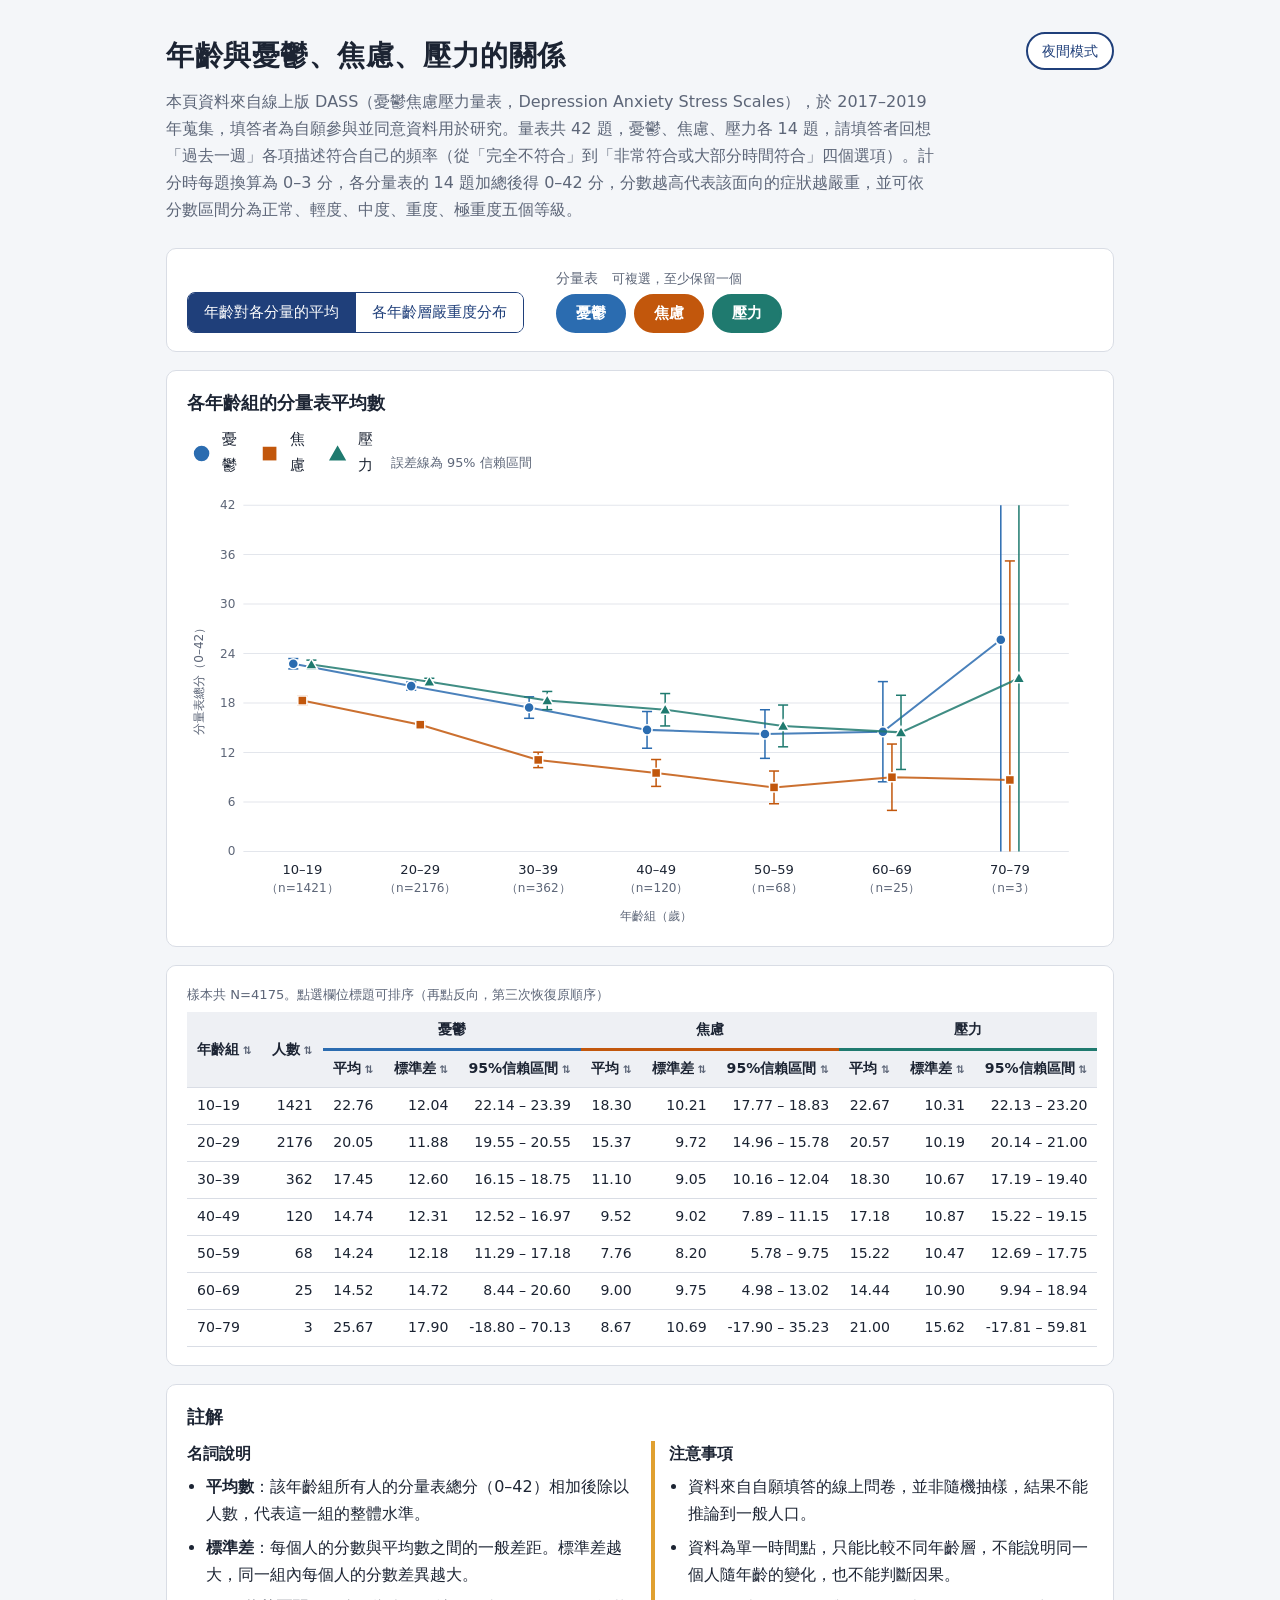
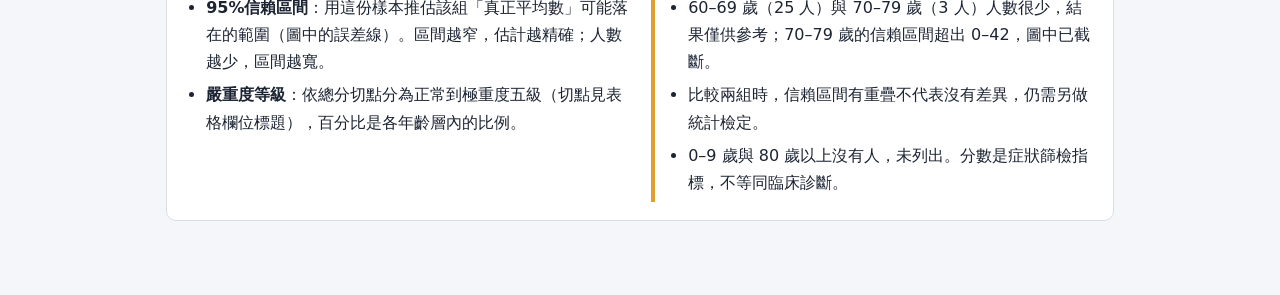
==== index.html @ 0fe46224 "Add files via upload" ====
<!DOCTYPE html>
<html lang="zh-Hant">
<head>
<meta charset="UTF-8">
<meta name="viewport" content="width=device-width, initial-scale=1">
<title>年齡與憂鬱、焦慮、壓力的關係</title>
<style>
:root{color-scheme:light;--ink:#1c2433;--mute:#5d6678;--line:#d9dde5;--bg:#f4f6f9;--card:#fff;--accent:#1f3f7a;--on:#fff;--grid:#e3e6ec;--th:#eef0f4;--tf:#f8f9fb;--gb:var(--gb);--tipbg:#1c2433;--tipfg:#fff}
:root[data-theme="dark"]{color-scheme:dark;--ink:#e6eaf2;--mute:#a0a9bb;--line:#364055;--bg:#0f141d;--card:#171d29;--accent:#8fb0dc;--on:#101521;--grid:#2a3345;--th:#202838;--tf:#1c2331;--gb:#46526a;--tipbg:#e6eaf2;--tipfg:#101521}
*{box-sizing:border-box}
body{margin:0;background:var(--bg);color:var(--ink);font-family:"Noto Sans TC","PingFang TC","Microsoft JhengHei",system-ui,sans-serif;line-height:1.7}
main{max-width:980px;margin:0 auto;padding:32px 16px 56px}
.top{display:flex;justify-content:space-between;align-items:flex-start;gap:16px}
h1{font-size:1.75rem;margin:0 0 8px;letter-spacing:.02em}
.lead{margin:0 0 24px;color:var(--mute);max-width:48em}
.card{background:var(--card);border:1px solid var(--line);border-radius:10px;padding:18px 20px;margin-bottom:18px}
.bar{display:flex;flex-wrap:wrap;gap:16px 32px;align-items:flex-end}
.seg{display:inline-flex;border:1px solid var(--accent);border-radius:8px;overflow:hidden}
.seg button{font:inherit;font-size:.95rem;padding:7px 16px;border:0;background:var(--card);color:var(--accent);cursor:pointer}
.seg button[aria-pressed="true"]{background:var(--accent);color:var(--on)}
.seg button+button{border-left:1px solid var(--accent)}
button:focus-visible{outline:3px solid #f2b134;outline-offset:2px}
.lg{font-size:.85rem;color:var(--mute);margin-bottom:4px}
.hint{font-size:.8rem;color:var(--mute)}
.tg{display:flex;gap:8px;flex-wrap:wrap}
.tb{font:inherit;font-size:.95rem;font-weight:600;padding:5px 18px;border-radius:999px;border:2px solid var(--c);background:var(--card);color:var(--c);cursor:pointer}
.tb[aria-pressed="true"]{background:var(--c);color:var(--on)}
#themeBtn{font:inherit;font-size:.9rem;padding:5px 14px;border-radius:999px;border:2px solid var(--accent);background:var(--card);color:var(--accent);cursor:pointer;white-space:nowrap}
#themeBtn[aria-pressed="true"]{background:var(--accent);color:var(--on)}
.chip{display:inline-flex;align-items:center;gap:6px;margin-right:16px;font-size:.95rem}
h2{font-size:1.1rem;margin:0 0 8px}
h3{font-size:.98rem;margin:0 0 6px}
svg{width:100%;height:auto;display:block}
svg text{font-family:inherit;fill:var(--ink)}
.ax{font-size:12px;fill:var(--mute)}
.grid{stroke:var(--grid)}
.hit{cursor:pointer}
.tbl{overflow-x:auto}
table{border-collapse:collapse;width:100%;font-size:.88rem;font-variant-numeric:tabular-nums}
caption{text-align:left;color:var(--mute);font-size:.82rem;padding-bottom:6px}
th,td{border-bottom:1px solid var(--line);padding:6px 10px;text-align:right;white-space:nowrap}
th{background:var(--th);font-weight:600}
th:first-child,td:first-child{text-align:left}
td small{color:var(--mute);margin-left:6px}
th small{color:var(--mute);font-weight:400;margin-left:6px}
tfoot td{font-weight:600;background:var(--tf)}
.sb{font:inherit;font-weight:600;color:inherit;background:none;border:0;padding:0;cursor:pointer}
.sb .ar{margin-left:4px;font-size:.75em;color:var(--mute)}
.cols{display:grid;grid-template-columns:repeat(auto-fit,minmax(300px,1fr));gap:22px}
.cols ul{margin:0;padding-left:1.2em}
.cols li{margin-bottom:6px}
.warn{border-left:4px solid #e0a030;padding-left:14px}
#tip{position:fixed;display:none;pointer-events:none;background:var(--tipbg);color:var(--tipfg);padding:6px 10px;border-radius:6px;font-size:13px;line-height:1.5;z-index:10;box-shadow:0 2px 8px rgba(0,0,0,.25)}
</style>
</head>
<body>
<main>
<header class="top">
  <h1>年齡與憂鬱、焦慮、壓力的關係</h1>
  <button type="button" id="themeBtn" aria-pressed="false">夜間模式</button>
</header>
<p class="lead">本頁資料來自線上版 DASS（憂鬱焦慮壓力量表，Depression Anxiety Stress Scales），於 2017–2019 年蒐集，填答者為自願參與並同意資料用於研究。量表共 42 題，憂鬱、焦慮、壓力各 14 題，請填答者回想「過去一週」各項描述符合自己的頻率（從「完全不符合」到「非常符合或大部分時間符合」四個選項）。計分時每題換算為 0–3 分，各分量表的 14 題加總後得 0–42 分，分數越高代表該面向的症狀越嚴重，並可依分數區間分為正常、輕度、中度、重度、極重度五個等級。</p>

<section class="card bar">
  <div class="seg" id="seg">
    <button data-c="mean" aria-pressed="true">年齡對各分量的平均</button>
    <button data-c="sev" aria-pressed="false">各年齡層嚴重度分布</button>
  </div>
  <div>
    <div class="lg">分量表　<span class="hint" id="hint"></span></div>
    <div class="tg" id="subs" role="group" aria-label="分量表"></div>
  </div>
</section>

<section class="card">
  <h2 id="ctitle"></h2>
  <div id="chart"></div>
</section>

<section class="card tbl" id="table"></section>

<section class="card notes">
  <h2>註解</h2>
  <div class="cols">
    <div>
      <h3>名詞說明</h3>
      <ul>
        <li><b>平均數</b>：該年齡組所有人的分量表總分（0–42）相加後除以人數，代表這一組的整體水準。</li>
        <li><b>標準差</b>：每個人的分數與平均數之間的一般差距。標準差越大，同一組內每個人的分數差異越大。</li>
        <li><b>95%信賴區間</b>：用這份樣本推估該組「真正平均數」可能落在的範圍（圖中的誤差線）。區間越窄，估計越精確；人數越少，區間越寬。</li>
        <li><b>嚴重度等級</b>：依總分切點分為正常到極重度五級（切點見表格欄位標題），百分比是各年齡層內的比例。</li>
      </ul>
    </div>
    <div class="warn">
      <h3>注意事項</h3>
      <ul>
        <li>資料來自自願填答的線上問卷，並非隨機抽樣，結果不能推論到一般人口。</li>
        <li>資料為單一時間點，只能比較不同年齡層，不能說明同一個人隨年齡的變化，也不能判斷因果。</li>
        <li>60–69 歲（25 人）與 70–79 歲（3 人）人數很少，結果僅供參考；70–79 歲的信賴區間超出 0–42，圖中已截斷。</li>
        <li>比較兩組時，信賴區間有重疊不代表沒有差異，仍需另做統計檢定。</li>
        <li>0–9 歲與 80 歲以上沒有人，未列出。分數是症狀篩檢指標，不等同臨床診斷。</li>
      </ul>
    </div>
  </div>
</section>
</main>
<div id="tip"></div>

<script>
const SUBS=[
 {k:'dep',name:'憂鬱',color:'#2b6cb0',shape:'c',cuts:['0–9','10–13','14–20','21–27','28+']},
 {k:'anx',name:'焦慮',color:'#c2570c',shape:'s',cuts:['0–7','8–9','10–14','15–19','20+']},
 {k:'str',name:'壓力',color:'#1f7a6f',shape:'t',cuts:['0–14','15–18','19–25','26–33','34+']}
];
const LV=['正常','輕度','中度','重度','極重度'];
const LVC=['#e3eaf5','#bdd0ea','#8fb0dc','#4f7fc0','#1f3f7a'];
const D=[
 {lo:10,n:1421,st:{dep:[22.76213934,12.03702045],anx:[18.30119634,10.20656679],str:[22.66502463,10.31082269]},lv:{dep:[252,105,260,247,557],anx:[248,86,235,219,633],str:[346,160,318,344,253]}},
 {lo:20,n:2176,st:{dep:[20.05009191,11.88178438],anx:[15.37178309,9.718905087],str:[20.57077206,10.18683173]},lv:{dep:[506,229,430,359,652],anx:[537,170,439,341,689],str:[675,276,521,434,270]}},
 {lo:30,n:362,st:{dep:[17.44751381,12.59968592],anx:[11.09944751,9.054225669],str:[18.29834254,10.67445484]},lv:{dep:[127,38,55,43,99],anx:[163,33,68,37,61],str:[149,56,55,64,38]}},
 {lo:40,n:120,st:{dep:[14.74166667,12.31484438],anx:[9.516666667,9.017241499],str:[17.18333333,10.87050078]},lv:{dep:[52,14,19,11,24],anx:[63,12,17,9,19],str:[54,17,18,16,15]}},
 {lo:50,n:68,st:{dep:[14.23529412,12.18405815],anx:[7.764705882,8.199231211],str:[15.22058824,10.46650035]},lv:{dep:[34,6,11,6,11],anx:[42,5,8,6,7],str:[39,7,11,6,5]}},
 {lo:60,n:25,st:{dep:[14.52,14.71994112],anx:[9,9.746794345],str:[14.44,10.89755324]},lv:{dep:[14,2,2,1,6],anx:[15,1,3,1,5],str:[14,4,3,2,2]}},
 {lo:70,n:3,st:{dep:[25.66666667,17.89785834],anx:[8.666666667,10.69267662],str:[21,15.62049935]},lv:{dep:[1,0,0,0,2],anx:[2,0,0,0,1],str:[1,0,0,2,0]}}
];
const T=[0,12.706,4.303,3.182,2.776,2.571,2.447,2.365,2.306,2.262,2.228,2.201,2.179,2.160,2.145,2.131,2.120,2.110,2.101,2.093,2.086,2.080,2.074,2.069,2.064,2.060,2.056,2.052,2.048,2.045,2.042];
const tc=df=>df<=30?T[df]:1.96+2.4/df;
const ci=(g,k)=>{const [m,sd]=g.st[k],h=tc(g.n-1)*sd/Math.sqrt(g.n);return [m-h,m+h]};
const lab=g=>`${g.lo}–${g.lo+9}`;
const f2=v=>v.toFixed(2);
const N=D.reduce((a,g)=>a+g.n,0);

let chart='mean',sel=new Set(['dep','anx','str']),one='dep';
const $=id=>document.getElementById(id);
const tip=$('tip');

function marker(shape,x,y,c){
  const st='style="stroke:var(--card)" stroke-width="1.5"';
  if(shape==='c')return `<circle cx="${x}" cy="${y}" r="5" fill="${c}" ${st}/>`;
  if(shape==='s')return `<rect x="${x-4.5}" y="${y-4.5}" width="9" height="9" fill="${c}" ${st}/>`;
  return `<polygon points="${x},${y-6} ${x+6},${y+4.5} ${x-6},${y+4.5}" fill="${c}" ${st}/>`;
}

function renderMean(){
  const W=900,H=440,m={l:56,r:24,t:20,b:76},pw=W-m.l-m.r,ph=H-m.t-m.b;
  const x=i=>m.l+pw*(i+.5)/D.length;
  const y=v=>m.t+ph*(1-Math.min(42,Math.max(0,v))/42);
  let s=`<svg viewBox="0 0 ${W} ${H}" role="img" aria-label="各年齡組分量表平均數折線圖">`;
  for(let v=0;v<=42;v+=6)s+=`<line x1="${m.l}" x2="${W-m.r}" y1="${y(v)}" y2="${y(v)}" class="grid"/><text class="ax" x="${m.l-8}" y="${y(v)+4}" text-anchor="end">${v}</text>`;
  s+=`<text class="ax" transform="rotate(-90)" x="${-(m.t+ph/2)}" y="16" text-anchor="middle">分量表總分（0–42）</text>`;
  D.forEach((g,i)=>{s+=`<text x="${x(i)}" y="${H-m.b+22}" text-anchor="middle" font-size="13">${lab(g)}</text><text x="${x(i)}" y="${H-m.b+40}" text-anchor="middle" font-size="12" class="ax">（n=${g.n}）</text>`});
  s+=`<text class="ax" x="${m.l+pw/2}" y="${H-8}" text-anchor="middle">年齡組（歲）</text>`;
  const act=SUBS.filter(b=>sel.has(b.k));
  act.forEach((b,j)=>{
    const off=(j-(act.length-1)/2)*9;
    const pts=D.map((g,i)=>`${x(i)+off},${y(g.st[b.k][0])}`).join(' ');
    s+=`<polyline points="${pts}" fill="none" stroke="${b.color}" stroke-width="2" opacity=".85"/>`;
    D.forEach((g,i)=>{
      const cx=x(i)+off,[lo,hi]=ci(g,b.k),mv=g.st[b.k][0];
      s+=`<line x1="${cx}" x2="${cx}" y1="${y(hi)}" y2="${y(lo)}" stroke="${b.color}" stroke-width="1.5"/>`;
      if(hi<=42)s+=`<line x1="${cx-5}" x2="${cx+5}" y1="${y(hi)}" y2="${y(hi)}" stroke="${b.color}" stroke-width="1.5"/>`;
      if(lo>=0)s+=`<line x1="${cx-5}" x2="${cx+5}" y1="${y(lo)}" y2="${y(lo)}" stroke="${b.color}" stroke-width="1.5"/>`;
      s+=marker(b.shape,cx,y(mv),b.color);
      s+=`<circle class="hit" data-a="${i},${b.k}" cx="${cx}" cy="${y(mv)}" r="13" fill="transparent" tabindex="0"/>`;
    });
  });
  s+='</svg>';
  const lg=act.map(b=>`<span class="chip" style="cursor:default"><svg viewBox="-8 -8 16 16" width="16" height="16" style="display:inline">${marker(b.shape,0,0,b.color)}</svg>${b.name}</span>`).join('');
  $('chart').innerHTML=`<div style="margin-bottom:6px">${lg}<span class="hint">誤差線為 95% 信賴區間</span></div>`+s;
}

function renderSev(){
  const b=SUBS.find(q=>q.k===one);
  const W=900,rowH=52,m={l:150,r:24,t:56,b:44},H=m.t+rowH*D.length+m.b,pw=W-m.l-m.r;
  const x=p=>m.l+pw*p/100;
  let s=`<svg viewBox="0 0 ${W} ${H}" role="img" aria-label="${b.name}嚴重度分布堆疊長條圖">`;
  LV.forEach((l,i)=>{const lx=m.l+i*140;s+=`<rect x="${lx}" y="12" width="13" height="13" fill="${LVC[i]}" stroke="#aab4c6" stroke-width=".5"/><text x="${lx+19}" y="23" font-size="12.5">${l} ${b.cuts[i]}</text>`});
  for(let p=0;p<=100;p+=20)s+=`<line x1="${x(p)}" x2="${x(p)}" y1="${m.t-6}" y2="${H-m.b+4}" class="grid"/><text class="ax" x="${x(p)}" y="${H-m.b+20}" text-anchor="middle">${p}%</text>`;
  D.forEach((g,i)=>{
    const yy=m.t+i*rowH+7,hh=rowH-14;
    s+=`<text x="${m.l-10}" y="${yy+hh/2+5}" text-anchor="end" font-size="13">${lab(g)}（n=${g.n}）</text>`;
    let acc=0;
    g.lv[b.k].forEach((c,li)=>{
      const p=c/g.n*100;
      if(c>0){
        s+=`<rect class="hit" data-b="${i},${li}" x="${x(acc)}" y="${yy}" width="${x(acc+p)-x(acc)}" height="${hh}" fill="${LVC[li]}" style="stroke:var(--card)" stroke-width="1" tabindex="0"/>`;
        if(x(acc+p)-x(acc)>=42)s+=`<text x="${(x(acc)+x(acc+p))/2}" y="${yy+hh/2+4}" text-anchor="middle" font-size="11.5" style="fill:${li>=3?'#fff':'#1c2433'};pointer-events:none">${p.toFixed(1)}%</text>`;
      }
      acc+=p;
    });
  });
  s+=`<text class="ax" x="${m.l+pw/2}" y="${H-6}" text-anchor="middle">占該年齡層人數的百分比</text></svg>`;
  $('chart').innerHTML=s;
}

let sort={key:null,dir:1};
const GB='style="border-left:1px solid var(--gb)"';
const thS=(key,label,extra='',title='')=>{
  const on=sort.key===key;
  return `<th ${extra} aria-sort="${on?(sort.dir>0?'ascending':'descending'):'none'}"><button type="button" class="sb" data-s="${key}"${title?` title="${title}"`:''}>${label}<span class="ar">${on?(sort.dir>0?'▲':'▼'):'⇅'}</span></button></th>`;
};
const sval=(g,key)=>{
  if(key==='lo')return g.lo;
  if(key==='n')return g.n;
  const [t,a,b]=key.split(':');
  if(t==='m')return g.st[a][0];
  if(t==='s')return g.st[a][1];
  if(t==='c')return ci(g,a)[0];
  return g.lv[a][+b]/g.n;
};
function sortedRows(){
  const r=D.slice();
  if(sort.key)r.sort((a,b)=>(sval(a,sort.key)-sval(b,sort.key))*sort.dir||a.lo-b.lo);
  return r;
}
function renderTable(){
  const cap=`<caption>樣本共 N=${N}。點選欄位標題可排序（再點反向，第三次恢復原順序）</caption>`;
  const grp=SUBS.map(b=>`<th colspan="${chart==='mean'?3:5}" style="text-align:center;border-bottom:3px solid ${b.color};border-left:1px solid var(--gb)">${b.name}</th>`).join('');
  let h;
  if(chart==='mean'){
    h=`<table>${cap}<thead><tr>${thS('lo','年齡組','rowspan="2"')}${thS('n','人數','rowspan="2"')}${grp}</tr><tr>${SUBS.map(b=>thS('m:'+b.k,'平均',GB)+thS('s:'+b.k,'標準差')+thS('c:'+b.k,'95%信賴區間','','依區間下限排序')).join('')}</tr></thead><tbody>`;
    sortedRows().forEach(g=>{h+=`<tr><td>${lab(g)}</td><td>${g.n}</td>`+SUBS.map(b=>{const [lo,hi]=ci(g,b.k);return `<td ${GB}>${f2(g.st[b.k][0])}</td><td>${f2(g.st[b.k][1])}</td><td>${f2(lo)} – ${f2(hi)}</td>`}).join('')+'</tr>'});
    h+='</tbody></table>';
  }else{
    h=`<table>${cap}<thead><tr>${thS('lo','年齡組','rowspan="2"')}${thS('n','人數','rowspan="2"')}${grp}</tr><tr>${SUBS.map(b=>LV.map((l,i)=>thS(`p:${b.k}:${i}`,`${l}<small>${b.cuts[i]}</small>`,i?'':GB,'依占該年齡層的百分比排序')).join('')).join('')}</tr></thead><tbody>`;
    sortedRows().forEach(g=>{h+=`<tr><td>${lab(g)}</td><td>${g.n}</td>`+SUBS.map(b=>g.lv[b.k].map((c,i)=>`<td ${i?'':GB}>${c}<small>${(c/g.n*100).toFixed(1)}%</small></td>`).join('')).join('')+'</tr>'});
    h+=`</tbody><tfoot><tr><td>合計</td><td>${N}</td>${SUBS.map(b=>LV.map((l,i)=>{const c=D.reduce((a,g)=>a+g.lv[b.k][i],0);return `<td ${i?'':GB}>${c}<small>${(c/N*100).toFixed(1)}%</small></td>`}).join('')).join('')}</tr></tfoot></table>`;
  }
  $('table').innerHTML=h;
}

function renderSubs(){
  $('hint').textContent=chart==='mean'?'可複選，至少保留一個':'一次選一個';
  $('subs').innerHTML=SUBS.map(b=>`<button type="button" class="tb" data-k="${b.k}" style="--c:${b.color}" aria-pressed="${chart==='mean'?sel.has(b.k):one===b.k}">${b.name}</button>`).join('');
}

function update(){
  document.querySelectorAll('#seg button').forEach(b=>b.setAttribute('aria-pressed',b.dataset.c===chart));
  const nm=SUBS.find(b=>b.k===one).name;
  $('ctitle').textContent=chart==='mean'?'各年齡組的分量表平均數':`各年齡層的${nm}嚴重度分布`;
  renderSubs();
  chart==='mean'?renderMean():renderSev();
  renderTable();
}

$('seg').addEventListener('click',e=>{
  const c=e.target.dataset.c;if(!c||c===chart)return;
  if(c==='sev')one=SUBS.find(b=>sel.has(b.k)).k;
  sort={key:null,dir:1};chart=c;update();
});
$('subs').addEventListener('click',e=>{
  const bt=e.target.closest('.tb');if(!bt)return;
  const k=bt.dataset.k;
  if(chart==='mean'){
    if(sel.has(k)){if(sel.size>1)sel.delete(k);else return}
    else sel.add(k);
  }else one=k;
  update();
  $('subs').querySelector('[data-k="'+k+'"]').focus();
});
$('table').addEventListener('click',e=>{
  const b=e.target.closest('.sb');if(!b)return;
  const k=b.dataset.s;
  if(sort.key!==k)sort={key:k,dir:1};
  else if(sort.dir===1)sort.dir=-1;
  else sort={key:null,dir:1};
  renderTable();
  const nb=$('table').querySelector('.sb[data-s="'+k+'"]');if(nb)nb.focus();
});

const PAL={light:{dep:'#2b6cb0',anx:'#c2570c',str:'#1f7a6f'},dark:{dep:'#6aa6e8',anx:'#f2994a',str:'#4cc2b1'}};
let theme='';
try{theme=localStorage.getItem('dass-theme')||''}catch(e){}
if(theme!=='light'&&theme!=='dark')theme=matchMedia('(prefers-color-scheme: dark)').matches?'dark':'light';
function applyTheme(t,re){
  theme=t;
  document.documentElement.dataset.theme=t;
  SUBS.forEach(b=>b.color=PAL[t][b.k]);
  $('themeBtn').setAttribute('aria-pressed',t==='dark');
  if(re)update();
}
$('themeBtn').addEventListener('click',()=>{
  const t=theme==='dark'?'light':'dark';
  try{localStorage.setItem('dass-theme',t)}catch(e){}
  applyTheme(t,true);
});
applyTheme(theme,false);

function showTip(html,x,y){
  tip.innerHTML=html;tip.style.display='block';
  const w=tip.offsetWidth,h=tip.offsetHeight;
  tip.style.left=Math.min(x+14,innerWidth-w-8)+'px';
  tip.style.top=(y-h-12<4?y+16:y-h-12)+'px';
}
function tipHtml(el){
  if(el.dataset.a){
    const [i,k]=el.dataset.a.split(','),g=D[+i],b=SUBS.find(q=>q.k===k);
    return `<b>${b.name}・${lab(g)} 歲</b><br>平均數 ${f2(g.st[k][0])}<br>標準差 ${f2(g.st[k][1])}`;
  }
  if(el.dataset.b){
    const [i,li]=el.dataset.b.split(',').map(Number),g=D[i],b=SUBS.find(q=>q.k===one),c=g.lv[b.k][li];
    return `<b>${b.name}・${lab(g)} 歲</b><br>${LV[li]}：${(c/g.n*100).toFixed(1)}%（${c} 人）`;
  }
  return null;
}
const ch=$('chart');
ch.addEventListener('mousemove',e=>{const el=e.target.closest('.hit');if(!el){tip.style.display='none';return}showTip(tipHtml(el),e.clientX,e.clientY)});
ch.addEventListener('mouseleave',()=>tip.style.display='none');
ch.addEventListener('focusin',e=>{const el=e.target.closest('.hit');if(!el)return;const r=el.getBoundingClientRect();showTip(tipHtml(el),r.left+r.width/2,r.top)});
ch.addEventListener('focusout',()=>tip.style.display='none');

update();
</script>
</body>
</html>
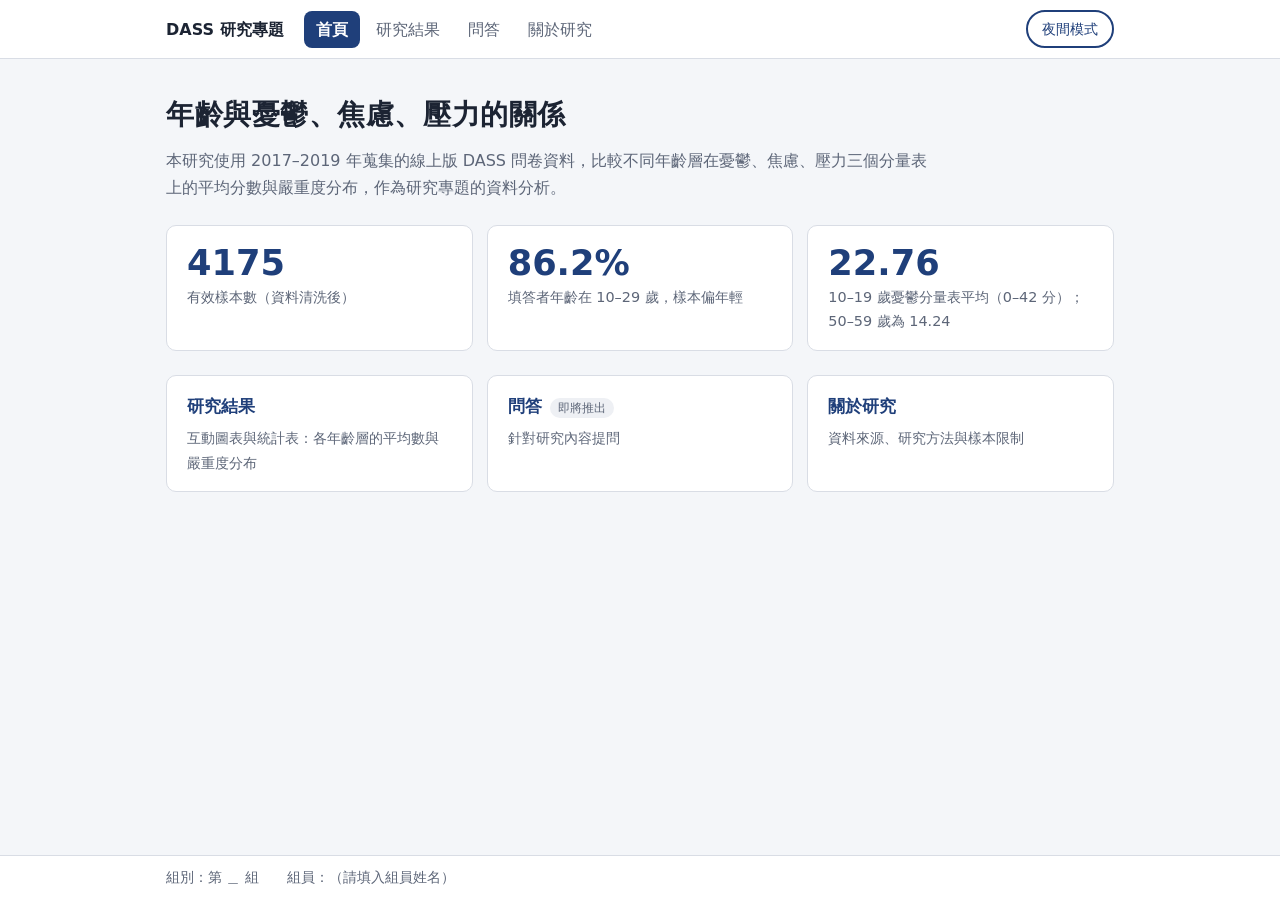
==== commit f962d0a9: "網站改為多分頁格式" ====
--- a/index.html
+++ b/index.html
@@ -4,312 +4,47 @@
 <meta charset="UTF-8">
 <meta name="viewport" content="width=device-width, initial-scale=1">
 <title>年齡與憂鬱、焦慮、壓力的關係</title>
-<style>
-:root{color-scheme:light;--ink:#1c2433;--mute:#5d6678;--line:#d9dde5;--bg:#f4f6f9;--card:#fff;--accent:#1f3f7a;--on:#fff;--grid:#e3e6ec;--th:#eef0f4;--tf:#f8f9fb;--gb:var(--gb);--tipbg:#1c2433;--tipfg:#fff}
-:root[data-theme="dark"]{color-scheme:dark;--ink:#e6eaf2;--mute:#a0a9bb;--line:#364055;--bg:#0f141d;--card:#171d29;--accent:#8fb0dc;--on:#101521;--grid:#2a3345;--th:#202838;--tf:#1c2331;--gb:#46526a;--tipbg:#e6eaf2;--tipfg:#101521}
-*{box-sizing:border-box}
-body{margin:0;background:var(--bg);color:var(--ink);font-family:"Noto Sans TC","PingFang TC","Microsoft JhengHei",system-ui,sans-serif;line-height:1.7}
-main{max-width:980px;margin:0 auto;padding:32px 16px 56px}
-.top{display:flex;justify-content:space-between;align-items:flex-start;gap:16px}
-h1{font-size:1.75rem;margin:0 0 8px;letter-spacing:.02em}
-.lead{margin:0 0 24px;color:var(--mute);max-width:48em}
-.card{background:var(--card);border:1px solid var(--line);border-radius:10px;padding:18px 20px;margin-bottom:18px}
-.bar{display:flex;flex-wrap:wrap;gap:16px 32px;align-items:flex-end}
-.seg{display:inline-flex;border:1px solid var(--accent);border-radius:8px;overflow:hidden}
-.seg button{font:inherit;font-size:.95rem;padding:7px 16px;border:0;background:var(--card);color:var(--accent);cursor:pointer}
-.seg button[aria-pressed="true"]{background:var(--accent);color:var(--on)}
-.seg button+button{border-left:1px solid var(--accent)}
-button:focus-visible{outline:3px solid #f2b134;outline-offset:2px}
-.lg{font-size:.85rem;color:var(--mute);margin-bottom:4px}
-.hint{font-size:.8rem;color:var(--mute)}
-.tg{display:flex;gap:8px;flex-wrap:wrap}
-.tb{font:inherit;font-size:.95rem;font-weight:600;padding:5px 18px;border-radius:999px;border:2px solid var(--c);background:var(--card);color:var(--c);cursor:pointer}
-.tb[aria-pressed="true"]{background:var(--c);color:var(--on)}
-#themeBtn{font:inherit;font-size:.9rem;padding:5px 14px;border-radius:999px;border:2px solid var(--accent);background:var(--card);color:var(--accent);cursor:pointer;white-space:nowrap}
-#themeBtn[aria-pressed="true"]{background:var(--accent);color:var(--on)}
-.chip{display:inline-flex;align-items:center;gap:6px;margin-right:16px;font-size:.95rem}
-h2{font-size:1.1rem;margin:0 0 8px}
-h3{font-size:.98rem;margin:0 0 6px}
-svg{width:100%;height:auto;display:block}
-svg text{font-family:inherit;fill:var(--ink)}
-.ax{font-size:12px;fill:var(--mute)}
-.grid{stroke:var(--grid)}
-.hit{cursor:pointer}
-.tbl{overflow-x:auto}
-table{border-collapse:collapse;width:100%;font-size:.88rem;font-variant-numeric:tabular-nums}
-caption{text-align:left;color:var(--mute);font-size:.82rem;padding-bottom:6px}
-th,td{border-bottom:1px solid var(--line);padding:6px 10px;text-align:right;white-space:nowrap}
-th{background:var(--th);font-weight:600}
-th:first-child,td:first-child{text-align:left}
-td small{color:var(--mute);margin-left:6px}
-th small{color:var(--mute);font-weight:400;margin-left:6px}
-tfoot td{font-weight:600;background:var(--tf)}
-.sb{font:inherit;font-weight:600;color:inherit;background:none;border:0;padding:0;cursor:pointer}
-.sb .ar{margin-left:4px;font-size:.75em;color:var(--mute)}
-.cols{display:grid;grid-template-columns:repeat(auto-fit,minmax(300px,1fr));gap:22px}
-.cols ul{margin:0;padding-left:1.2em}
-.cols li{margin-bottom:6px}
-.warn{border-left:4px solid #e0a030;padding-left:14px}
-#tip{position:fixed;display:none;pointer-events:none;background:var(--tipbg);color:var(--tipfg);padding:6px 10px;border-radius:6px;font-size:13px;line-height:1.5;z-index:10;box-shadow:0 2px 8px rgba(0,0,0,.25)}
-</style>
+<link rel="stylesheet" href="style.css">
 </head>
 <body>
+<header class="site">
+  <div class="site-in">
+    <a class="brand" href="index.html">DASS 研究專題</a>
+    <nav aria-label="主要導覽"><a href="index.html" aria-current="page">首頁</a><a href="results.html">研究結果</a><a href="ask.html">問答</a><a href="about.html">關於研究</a></nav>
+    <button type="button" id="themeBtn" aria-pressed="false">夜間模式</button>
+  </div>
+</header>
 <main>
-<header class="top">
-  <h1>年齡與憂鬱、焦慮、壓力的關係</h1>
-  <button type="button" id="themeBtn" aria-pressed="false">夜間模式</button>
-</header>
-<p class="lead">本頁資料來自線上版 DASS（憂鬱焦慮壓力量表，Depression Anxiety Stress Scales），於 2017–2019 年蒐集，填答者為自願參與並同意資料用於研究。量表共 42 題，憂鬱、焦慮、壓力各 14 題，請填答者回想「過去一週」各項描述符合自己的頻率（從「完全不符合」到「非常符合或大部分時間符合」四個選項）。計分時每題換算為 0–3 分，各分量表的 14 題加總後得 0–42 分，分數越高代表該面向的症狀越嚴重，並可依分數區間分為正常、輕度、中度、重度、極重度五個等級。</p>
+<h1>年齡與憂鬱、焦慮、壓力的關係</h1>
+<p class="lead">本研究使用 2017–2019 年蒐集的線上版 DASS 問卷資料，比較不同年齡層在憂鬱、焦慮、壓力三個分量表上的平均分數與嚴重度分布，作為研究專題的資料分析。</p>
 
-<section class="card bar">
-  <div class="seg" id="seg">
-    <button data-c="mean" aria-pressed="true">年齡對各分量的平均</button>
-    <button data-c="sev" aria-pressed="false">各年齡層嚴重度分布</button>
+<div class="stats">
+  <div class="stat"><div class="num">4175</div><div class="cap">有效樣本數（資料清洗後）</div></div>
+  <div class="stat"><div class="num">86.2%</div><div class="cap">填答者年齡在 10–29 歲，樣本偏年輕</div></div>
+  <div class="stat"><div class="num">22.76</div><div class="cap">10–19 歲憂鬱分量表平均（0–42 分）；50–59 歲為 14.24</div></div>
+</div>
+
+<div class="entries">
+  <a class="entry" href="results.html"><h3>研究結果</h3><p>互動圖表與統計表：各年齡層的平均數與嚴重度分布</p></a>
+  <a class="entry" href="ask.html"><h3>問答<span class="badge">即將推出</span></h3><p>針對研究內容提問</p></a>
+  <a class="entry" href="about.html"><h3>關於研究</h3><p>資料來源、研究方法與樣本限制</p></a>
+</div>
+</main>
+<footer class="site-foot">
+  <div class="site-in">
+    <span>組別：第 ＿ 組</span>
+    <span>組員：（請填入組員姓名）</span>
   </div>
-  <div>
-    <div class="lg">分量表　<span class="hint" id="hint"></span></div>
-    <div class="tg" id="subs" role="group" aria-label="分量表"></div>
-  </div>
-</section>
-
-<section class="card">
-  <h2 id="ctitle"></h2>
-  <div id="chart"></div>
-</section>
-
-<section class="card tbl" id="table"></section>
-
-<section class="card notes">
-  <h2>註解</h2>
-  <div class="cols">
-    <div>
-      <h3>名詞說明</h3>
-      <ul>
-        <li><b>平均數</b>：該年齡組所有人的分量表總分（0–42）相加後除以人數，代表這一組的整體水準。</li>
-        <li><b>標準差</b>：每個人的分數與平均數之間的一般差距。標準差越大，同一組內每個人的分數差異越大。</li>
-        <li><b>95%信賴區間</b>：用這份樣本推估該組「真正平均數」可能落在的範圍（圖中的誤差線）。區間越窄，估計越精確；人數越少，區間越寬。</li>
-        <li><b>嚴重度等級</b>：依總分切點分為正常到極重度五級（切點見表格欄位標題），百分比是各年齡層內的比例。</li>
-      </ul>
-    </div>
-    <div class="warn">
-      <h3>注意事項</h3>
-      <ul>
-        <li>資料來自自願填答的線上問卷，並非隨機抽樣，結果不能推論到一般人口。</li>
-        <li>資料為單一時間點，只能比較不同年齡層，不能說明同一個人隨年齡的變化，也不能判斷因果。</li>
-        <li>60–69 歲（25 人）與 70–79 歲（3 人）人數很少，結果僅供參考；70–79 歲的信賴區間超出 0–42，圖中已截斷。</li>
-        <li>比較兩組時，信賴區間有重疊不代表沒有差異，仍需另做統計檢定。</li>
-        <li>0–9 歲與 80 歲以上沒有人，未列出。分數是症狀篩檢指標，不等同臨床診斷。</li>
-      </ul>
-    </div>
-  </div>
-</section>
-</main>
-<div id="tip"></div>
-
+</footer>
 <script>
-const SUBS=[
- {k:'dep',name:'憂鬱',color:'#2b6cb0',shape:'c',cuts:['0–9','10–13','14–20','21–27','28+']},
- {k:'anx',name:'焦慮',color:'#c2570c',shape:'s',cuts:['0–7','8–9','10–14','15–19','20+']},
- {k:'str',name:'壓力',color:'#1f7a6f',shape:'t',cuts:['0–14','15–18','19–25','26–33','34+']}
-];
-const LV=['正常','輕度','中度','重度','極重度'];
-const LVC=['#e3eaf5','#bdd0ea','#8fb0dc','#4f7fc0','#1f3f7a'];
-const D=[
- {lo:10,n:1421,st:{dep:[22.76213934,12.03702045],anx:[18.30119634,10.20656679],str:[22.66502463,10.31082269]},lv:{dep:[252,105,260,247,557],anx:[248,86,235,219,633],str:[346,160,318,344,253]}},
- {lo:20,n:2176,st:{dep:[20.05009191,11.88178438],anx:[15.37178309,9.718905087],str:[20.57077206,10.18683173]},lv:{dep:[506,229,430,359,652],anx:[537,170,439,341,689],str:[675,276,521,434,270]}},
- {lo:30,n:362,st:{dep:[17.44751381,12.59968592],anx:[11.09944751,9.054225669],str:[18.29834254,10.67445484]},lv:{dep:[127,38,55,43,99],anx:[163,33,68,37,61],str:[149,56,55,64,38]}},
- {lo:40,n:120,st:{dep:[14.74166667,12.31484438],anx:[9.516666667,9.017241499],str:[17.18333333,10.87050078]},lv:{dep:[52,14,19,11,24],anx:[63,12,17,9,19],str:[54,17,18,16,15]}},
- {lo:50,n:68,st:{dep:[14.23529412,12.18405815],anx:[7.764705882,8.199231211],str:[15.22058824,10.46650035]},lv:{dep:[34,6,11,6,11],anx:[42,5,8,6,7],str:[39,7,11,6,5]}},
- {lo:60,n:25,st:{dep:[14.52,14.71994112],anx:[9,9.746794345],str:[14.44,10.89755324]},lv:{dep:[14,2,2,1,6],anx:[15,1,3,1,5],str:[14,4,3,2,2]}},
- {lo:70,n:3,st:{dep:[25.66666667,17.89785834],anx:[8.666666667,10.69267662],str:[21,15.62049935]},lv:{dep:[1,0,0,0,2],anx:[2,0,0,0,1],str:[1,0,0,2,0]}}
-];
-const T=[0,12.706,4.303,3.182,2.776,2.571,2.447,2.365,2.306,2.262,2.228,2.201,2.179,2.160,2.145,2.131,2.120,2.110,2.101,2.093,2.086,2.080,2.074,2.069,2.064,2.060,2.056,2.052,2.048,2.045,2.042];
-const tc=df=>df<=30?T[df]:1.96+2.4/df;
-const ci=(g,k)=>{const [m,sd]=g.st[k],h=tc(g.n-1)*sd/Math.sqrt(g.n);return [m-h,m+h]};
-const lab=g=>`${g.lo}–${g.lo+9}`;
-const f2=v=>v.toFixed(2);
-const N=D.reduce((a,g)=>a+g.n,0);
-
-let chart='mean',sel=new Set(['dep','anx','str']),one='dep';
-const $=id=>document.getElementById(id);
-const tip=$('tip');
-
-function marker(shape,x,y,c){
-  const st='style="stroke:var(--card)" stroke-width="1.5"';
-  if(shape==='c')return `<circle cx="${x}" cy="${y}" r="5" fill="${c}" ${st}/>`;
-  if(shape==='s')return `<rect x="${x-4.5}" y="${y-4.5}" width="9" height="9" fill="${c}" ${st}/>`;
-  return `<polygon points="${x},${y-6} ${x+6},${y+4.5} ${x-6},${y+4.5}" fill="${c}" ${st}/>`;
-}
-
-function renderMean(){
-  const W=900,H=440,m={l:56,r:24,t:20,b:76},pw=W-m.l-m.r,ph=H-m.t-m.b;
-  const x=i=>m.l+pw*(i+.5)/D.length;
-  const y=v=>m.t+ph*(1-Math.min(42,Math.max(0,v))/42);
-  let s=`<svg viewBox="0 0 ${W} ${H}" role="img" aria-label="各年齡組分量表平均數折線圖">`;
-  for(let v=0;v<=42;v+=6)s+=`<line x1="${m.l}" x2="${W-m.r}" y1="${y(v)}" y2="${y(v)}" class="grid"/><text class="ax" x="${m.l-8}" y="${y(v)+4}" text-anchor="end">${v}</text>`;
-  s+=`<text class="ax" transform="rotate(-90)" x="${-(m.t+ph/2)}" y="16" text-anchor="middle">分量表總分（0–42）</text>`;
-  D.forEach((g,i)=>{s+=`<text x="${x(i)}" y="${H-m.b+22}" text-anchor="middle" font-size="13">${lab(g)}</text><text x="${x(i)}" y="${H-m.b+40}" text-anchor="middle" font-size="12" class="ax">（n=${g.n}）</text>`});
-  s+=`<text class="ax" x="${m.l+pw/2}" y="${H-8}" text-anchor="middle">年齡組（歲）</text>`;
-  const act=SUBS.filter(b=>sel.has(b.k));
-  act.forEach((b,j)=>{
-    const off=(j-(act.length-1)/2)*9;
-    const pts=D.map((g,i)=>`${x(i)+off},${y(g.st[b.k][0])}`).join(' ');
-    s+=`<polyline points="${pts}" fill="none" stroke="${b.color}" stroke-width="2" opacity=".85"/>`;
-    D.forEach((g,i)=>{
-      const cx=x(i)+off,[lo,hi]=ci(g,b.k),mv=g.st[b.k][0];
-      s+=`<line x1="${cx}" x2="${cx}" y1="${y(hi)}" y2="${y(lo)}" stroke="${b.color}" stroke-width="1.5"/>`;
-      if(hi<=42)s+=`<line x1="${cx-5}" x2="${cx+5}" y1="${y(hi)}" y2="${y(hi)}" stroke="${b.color}" stroke-width="1.5"/>`;
-      if(lo>=0)s+=`<line x1="${cx-5}" x2="${cx+5}" y1="${y(lo)}" y2="${y(lo)}" stroke="${b.color}" stroke-width="1.5"/>`;
-      s+=marker(b.shape,cx,y(mv),b.color);
-      s+=`<circle class="hit" data-a="${i},${b.k}" cx="${cx}" cy="${y(mv)}" r="13" fill="transparent" tabindex="0"/>`;
-    });
-  });
-  s+='</svg>';
-  const lg=act.map(b=>`<span class="chip" style="cursor:default"><svg viewBox="-8 -8 16 16" width="16" height="16" style="display:inline">${marker(b.shape,0,0,b.color)}</svg>${b.name}</span>`).join('');
-  $('chart').innerHTML=`<div style="margin-bottom:6px">${lg}<span class="hint">誤差線為 95% 信賴區間</span></div>`+s;
-}
-
-function renderSev(){
-  const b=SUBS.find(q=>q.k===one);
-  const W=900,rowH=52,m={l:150,r:24,t:56,b:44},H=m.t+rowH*D.length+m.b,pw=W-m.l-m.r;
-  const x=p=>m.l+pw*p/100;
-  let s=`<svg viewBox="0 0 ${W} ${H}" role="img" aria-label="${b.name}嚴重度分布堆疊長條圖">`;
-  LV.forEach((l,i)=>{const lx=m.l+i*140;s+=`<rect x="${lx}" y="12" width="13" height="13" fill="${LVC[i]}" stroke="#aab4c6" stroke-width=".5"/><text x="${lx+19}" y="23" font-size="12.5">${l} ${b.cuts[i]}</text>`});
-  for(let p=0;p<=100;p+=20)s+=`<line x1="${x(p)}" x2="${x(p)}" y1="${m.t-6}" y2="${H-m.b+4}" class="grid"/><text class="ax" x="${x(p)}" y="${H-m.b+20}" text-anchor="middle">${p}%</text>`;
-  D.forEach((g,i)=>{
-    const yy=m.t+i*rowH+7,hh=rowH-14;
-    s+=`<text x="${m.l-10}" y="${yy+hh/2+5}" text-anchor="end" font-size="13">${lab(g)}（n=${g.n}）</text>`;
-    let acc=0;
-    g.lv[b.k].forEach((c,li)=>{
-      const p=c/g.n*100;
-      if(c>0){
-        s+=`<rect class="hit" data-b="${i},${li}" x="${x(acc)}" y="${yy}" width="${x(acc+p)-x(acc)}" height="${hh}" fill="${LVC[li]}" style="stroke:var(--card)" stroke-width="1" tabindex="0"/>`;
-        if(x(acc+p)-x(acc)>=42)s+=`<text x="${(x(acc)+x(acc+p))/2}" y="${yy+hh/2+4}" text-anchor="middle" font-size="11.5" style="fill:${li>=3?'#fff':'#1c2433'};pointer-events:none">${p.toFixed(1)}%</text>`;
-      }
-      acc+=p;
-    });
-  });
-  s+=`<text class="ax" x="${m.l+pw/2}" y="${H-6}" text-anchor="middle">占該年齡層人數的百分比</text></svg>`;
-  $('chart').innerHTML=s;
-}
-
-let sort={key:null,dir:1};
-const GB='style="border-left:1px solid var(--gb)"';
-const thS=(key,label,extra='',title='')=>{
-  const on=sort.key===key;
-  return `<th ${extra} aria-sort="${on?(sort.dir>0?'ascending':'descending'):'none'}"><button type="button" class="sb" data-s="${key}"${title?` title="${title}"`:''}>${label}<span class="ar">${on?(sort.dir>0?'▲':'▼'):'⇅'}</span></button></th>`;
-};
-const sval=(g,key)=>{
-  if(key==='lo')return g.lo;
-  if(key==='n')return g.n;
-  const [t,a,b]=key.split(':');
-  if(t==='m')return g.st[a][0];
-  if(t==='s')return g.st[a][1];
-  if(t==='c')return ci(g,a)[0];
-  return g.lv[a][+b]/g.n;
-};
-function sortedRows(){
-  const r=D.slice();
-  if(sort.key)r.sort((a,b)=>(sval(a,sort.key)-sval(b,sort.key))*sort.dir||a.lo-b.lo);
-  return r;
-}
-function renderTable(){
-  const cap=`<caption>樣本共 N=${N}。點選欄位標題可排序（再點反向，第三次恢復原順序）</caption>`;
-  const grp=SUBS.map(b=>`<th colspan="${chart==='mean'?3:5}" style="text-align:center;border-bottom:3px solid ${b.color};border-left:1px solid var(--gb)">${b.name}</th>`).join('');
-  let h;
-  if(chart==='mean'){
-    h=`<table>${cap}<thead><tr>${thS('lo','年齡組','rowspan="2"')}${thS('n','人數','rowspan="2"')}${grp}</tr><tr>${SUBS.map(b=>thS('m:'+b.k,'平均',GB)+thS('s:'+b.k,'標準差')+thS('c:'+b.k,'95%信賴區間','','依區間下限排序')).join('')}</tr></thead><tbody>`;
-    sortedRows().forEach(g=>{h+=`<tr><td>${lab(g)}</td><td>${g.n}</td>`+SUBS.map(b=>{const [lo,hi]=ci(g,b.k);return `<td ${GB}>${f2(g.st[b.k][0])}</td><td>${f2(g.st[b.k][1])}</td><td>${f2(lo)} – ${f2(hi)}</td>`}).join('')+'</tr>'});
-    h+='</tbody></table>';
-  }else{
-    h=`<table>${cap}<thead><tr>${thS('lo','年齡組','rowspan="2"')}${thS('n','人數','rowspan="2"')}${grp}</tr><tr>${SUBS.map(b=>LV.map((l,i)=>thS(`p:${b.k}:${i}`,`${l}<small>${b.cuts[i]}</small>`,i?'':GB,'依占該年齡層的百分比排序')).join('')).join('')}</tr></thead><tbody>`;
-    sortedRows().forEach(g=>{h+=`<tr><td>${lab(g)}</td><td>${g.n}</td>`+SUBS.map(b=>g.lv[b.k].map((c,i)=>`<td ${i?'':GB}>${c}<small>${(c/g.n*100).toFixed(1)}%</small></td>`).join('')).join('')+'</tr>'});
-    h+=`</tbody><tfoot><tr><td>合計</td><td>${N}</td>${SUBS.map(b=>LV.map((l,i)=>{const c=D.reduce((a,g)=>a+g.lv[b.k][i],0);return `<td ${i?'':GB}>${c}<small>${(c/N*100).toFixed(1)}%</small></td>`}).join('')).join('')}</tr></tfoot></table>`;
-  }
-  $('table').innerHTML=h;
-}
-
-function renderSubs(){
-  $('hint').textContent=chart==='mean'?'可複選，至少保留一個':'一次選一個';
-  $('subs').innerHTML=SUBS.map(b=>`<button type="button" class="tb" data-k="${b.k}" style="--c:${b.color}" aria-pressed="${chart==='mean'?sel.has(b.k):one===b.k}">${b.name}</button>`).join('');
-}
-
-function update(){
-  document.querySelectorAll('#seg button').forEach(b=>b.setAttribute('aria-pressed',b.dataset.c===chart));
-  const nm=SUBS.find(b=>b.k===one).name;
-  $('ctitle').textContent=chart==='mean'?'各年齡組的分量表平均數':`各年齡層的${nm}嚴重度分布`;
-  renderSubs();
-  chart==='mean'?renderMean():renderSev();
-  renderTable();
-}
-
-$('seg').addEventListener('click',e=>{
-  const c=e.target.dataset.c;if(!c||c===chart)return;
-  if(c==='sev')one=SUBS.find(b=>sel.has(b.k)).k;
-  sort={key:null,dir:1};chart=c;update();
-});
-$('subs').addEventListener('click',e=>{
-  const bt=e.target.closest('.tb');if(!bt)return;
-  const k=bt.dataset.k;
-  if(chart==='mean'){
-    if(sel.has(k)){if(sel.size>1)sel.delete(k);else return}
-    else sel.add(k);
-  }else one=k;
-  update();
-  $('subs').querySelector('[data-k="'+k+'"]').focus();
-});
-$('table').addEventListener('click',e=>{
-  const b=e.target.closest('.sb');if(!b)return;
-  const k=b.dataset.s;
-  if(sort.key!==k)sort={key:k,dir:1};
-  else if(sort.dir===1)sort.dir=-1;
-  else sort={key:null,dir:1};
-  renderTable();
-  const nb=$('table').querySelector('.sb[data-s="'+k+'"]');if(nb)nb.focus();
-});
-
-const PAL={light:{dep:'#2b6cb0',anx:'#c2570c',str:'#1f7a6f'},dark:{dep:'#6aa6e8',anx:'#f2994a',str:'#4cc2b1'}};
-let theme='';
-try{theme=localStorage.getItem('dass-theme')||''}catch(e){}
-if(theme!=='light'&&theme!=='dark')theme=matchMedia('(prefers-color-scheme: dark)').matches?'dark':'light';
-function applyTheme(t,re){
-  theme=t;
-  document.documentElement.dataset.theme=t;
-  SUBS.forEach(b=>b.color=PAL[t][b.k]);
-  $('themeBtn').setAttribute('aria-pressed',t==='dark');
-  if(re)update();
-}
-$('themeBtn').addEventListener('click',()=>{
-  const t=theme==='dark'?'light':'dark';
-  try{localStorage.setItem('dass-theme',t)}catch(e){}
-  applyTheme(t,true);
-});
-applyTheme(theme,false);
-
-function showTip(html,x,y){
-  tip.innerHTML=html;tip.style.display='block';
-  const w=tip.offsetWidth,h=tip.offsetHeight;
-  tip.style.left=Math.min(x+14,innerWidth-w-8)+'px';
-  tip.style.top=(y-h-12<4?y+16:y-h-12)+'px';
-}
-function tipHtml(el){
-  if(el.dataset.a){
-    const [i,k]=el.dataset.a.split(','),g=D[+i],b=SUBS.find(q=>q.k===k);
-    return `<b>${b.name}・${lab(g)} 歲</b><br>平均數 ${f2(g.st[k][0])}<br>標準差 ${f2(g.st[k][1])}`;
-  }
-  if(el.dataset.b){
-    const [i,li]=el.dataset.b.split(',').map(Number),g=D[i],b=SUBS.find(q=>q.k===one),c=g.lv[b.k][li];
-    return `<b>${b.name}・${lab(g)} 歲</b><br>${LV[li]}：${(c/g.n*100).toFixed(1)}%（${c} 人）`;
-  }
-  return null;
-}
-const ch=$('chart');
-ch.addEventListener('mousemove',e=>{const el=e.target.closest('.hit');if(!el){tip.style.display='none';return}showTip(tipHtml(el),e.clientX,e.clientY)});
-ch.addEventListener('mouseleave',()=>tip.style.display='none');
-ch.addEventListener('focusin',e=>{const el=e.target.closest('.hit');if(!el)return;const r=el.getBoundingClientRect();showTip(tipHtml(el),r.left+r.width/2,r.top)});
-ch.addEventListener('focusout',()=>tip.style.display='none');
-
-update();
+(function(){
+  var t='';try{t=localStorage.getItem('dass-theme')||''}catch(e){}
+  if(t!=='light'&&t!=='dark')t=matchMedia('(prefers-color-scheme: dark)').matches?'dark':'light';
+  var b=document.getElementById('themeBtn');
+  function ap(x){t=x;document.documentElement.dataset.theme=x;b.setAttribute('aria-pressed',x==='dark')}
+  b.addEventListener('click',function(){var x=t==='dark'?'light':'dark';try{localStorage.setItem('dass-theme',x)}catch(e){}ap(x)});
+  ap(t);
+})();
 </script>
 </body>
 </html>
--- a/style.css
+++ b/style.css
@@ -0,0 +1,88 @@
+@charset "UTF-8";
+:root{color-scheme:light;--ink:#1c2433;--mute:#5d6678;--line:#d9dde5;--bg:#f4f6f9;--card:#fff;--accent:#1f3f7a;--on:#fff;--grid:#e3e6ec;--th:#eef0f4;--tf:#f8f9fb;--gb:#c9ced8;--tipbg:#1c2433;--tipfg:#fff}
+:root[data-theme="dark"]{color-scheme:dark;--ink:#e6eaf2;--mute:#a0a9bb;--line:#364055;--bg:#0f141d;--card:#171d29;--accent:#8fb0dc;--on:#101521;--grid:#2a3345;--th:#202838;--tf:#1c2331;--gb:#46526a;--tipbg:#e6eaf2;--tipfg:#101521}
+*{box-sizing:border-box}
+body{margin:0;display:flex;flex-direction:column;min-height:100vh;background:var(--bg);color:var(--ink);font-family:"Noto Sans TC","PingFang TC","Microsoft JhengHei",system-ui,sans-serif;line-height:1.7}
+main{flex:1;width:100%;max-width:980px;margin:0 auto;padding:32px 16px 56px}
+a:focus-visible,button:focus-visible{outline:3px solid #f2b134;outline-offset:2px}
+
+/* 導覽列與頁尾 */
+.site,.site-foot{background:var(--card)}
+.site{border-bottom:1px solid var(--line)}
+.site-foot{border-top:1px solid var(--line);color:var(--mute);font-size:.88rem}
+.site-in{max-width:980px;margin:0 auto;padding:10px 16px;display:flex;flex-wrap:wrap;align-items:center;gap:8px 20px}
+.brand{font-weight:700;color:var(--ink);text-decoration:none}
+.site nav{display:flex;flex-wrap:wrap;gap:4px;margin-right:auto}
+.site nav a{padding:5px 12px;border-radius:8px;color:var(--mute);text-decoration:none}
+.site nav a:hover{background:var(--th)}
+.site nav a[aria-current="page"]{background:var(--accent);color:var(--on);font-weight:600}
+.site-foot .site-in{gap:4px 28px}
+#themeBtn{font:inherit;font-size:.9rem;padding:5px 14px;border-radius:999px;border:2px solid var(--accent);background:var(--card);color:var(--accent);cursor:pointer;white-space:nowrap}
+#themeBtn[aria-pressed="true"]{background:var(--accent);color:var(--on)}
+
+/* 一般文字與卡片 */
+h1{font-size:1.75rem;margin:0 0 8px;letter-spacing:.02em}
+h2{font-size:1.1rem;margin:0 0 8px}
+h3{font-size:.98rem;margin:0 0 6px}
+.lead{margin:0 0 24px;color:var(--mute);max-width:48em}
+.card{background:var(--card);border:1px solid var(--line);border-radius:10px;padding:18px 20px;margin-bottom:18px}
+.prose p{margin:0 0 10px}
+.prose ul,.prose ol{margin:0 0 10px;padding-left:1.3em}
+.prose li{margin-bottom:6px}
+.prose :last-child{margin-bottom:0}
+
+/* 首頁 */
+.stats,.entries{display:grid;grid-template-columns:repeat(auto-fit,minmax(220px,1fr));gap:14px;margin-bottom:24px}
+.stat{background:var(--card);border:1px solid var(--line);border-radius:10px;padding:16px 20px}
+.stat .num{font-size:2.2rem;font-weight:700;line-height:1.2;color:var(--accent);font-variant-numeric:tabular-nums}
+.stat .cap{color:var(--mute);font-size:.9rem}
+.entry{display:block;background:var(--card);border:1px solid var(--line);border-radius:10px;padding:16px 20px;color:inherit;text-decoration:none}
+.entry:hover{border-color:var(--accent)}
+.entry h3{font-size:1.05rem;color:var(--accent)}
+.entry p{margin:0;color:var(--mute);font-size:.9rem}
+.badge{display:inline-block;margin-left:8px;padding:0 8px;border-radius:999px;background:var(--th);color:var(--mute);font-size:.75rem;font-weight:400}
+
+/* 問答頁 */
+.soon{text-align:center;padding:56px 20px;border-style:dashed}
+.soon .big{font-size:1.5rem;font-weight:700;margin-bottom:6px}
+.soon p{margin:0;color:var(--mute)}
+
+/* 研究結果頁：控制列 */
+.bar{display:flex;flex-wrap:wrap;gap:16px 32px;align-items:flex-end}
+.seg{display:inline-flex;border:1px solid var(--accent);border-radius:8px;overflow:hidden}
+.seg button{font:inherit;font-size:.95rem;padding:7px 16px;border:0;background:var(--card);color:var(--accent);cursor:pointer}
+.seg button[aria-pressed="true"]{background:var(--accent);color:var(--on)}
+.seg button+button{border-left:1px solid var(--accent)}
+.lg{font-size:.85rem;color:var(--mute);margin-bottom:4px}
+.hint{font-size:.8rem;color:var(--mute)}
+.tg{display:flex;gap:8px;flex-wrap:wrap}
+.tb{font:inherit;font-size:.95rem;font-weight:600;padding:5px 18px;border-radius:999px;border:2px solid var(--c);background:var(--card);color:var(--c);cursor:pointer}
+.tb[aria-pressed="true"]{background:var(--c);color:var(--on)}
+.chip{display:inline-flex;align-items:center;gap:6px;margin-right:16px;font-size:.95rem}
+
+/* 圖表 */
+svg{width:100%;height:auto;display:block}
+svg text{font-family:inherit;fill:var(--ink)}
+.ax{font-size:12px;fill:var(--mute)}
+.grid{stroke:var(--grid)}
+.hit{cursor:pointer}
+#tip{position:fixed;display:none;pointer-events:none;background:var(--tipbg);color:var(--tipfg);padding:6px 10px;border-radius:6px;font-size:13px;line-height:1.5;z-index:10;box-shadow:0 2px 8px rgba(0,0,0,.25)}
+
+/* 表格 */
+.tbl{overflow-x:auto}
+table{border-collapse:collapse;width:100%;font-size:.88rem;font-variant-numeric:tabular-nums}
+caption{text-align:left;color:var(--mute);font-size:.82rem;padding-bottom:6px}
+th,td{border-bottom:1px solid var(--line);padding:6px 10px;text-align:right;white-space:nowrap}
+th{background:var(--th);font-weight:600}
+th:first-child,td:first-child{text-align:left}
+td small{color:var(--mute);margin-left:6px}
+th small{color:var(--mute);font-weight:400;margin-left:6px}
+tfoot td{font-weight:600;background:var(--tf)}
+.sb{font:inherit;font-weight:600;color:inherit;background:none;border:0;padding:0;cursor:pointer}
+.sb .ar{margin-left:4px;font-size:.75em;color:var(--mute)}
+
+/* 註解 */
+.cols{display:grid;grid-template-columns:repeat(auto-fit,minmax(300px,1fr));gap:22px}
+.cols ul{margin:0;padding-left:1.2em}
+.cols li{margin-bottom:6px}
+.warn{border-left:4px solid #e0a030;padding-left:14px}
